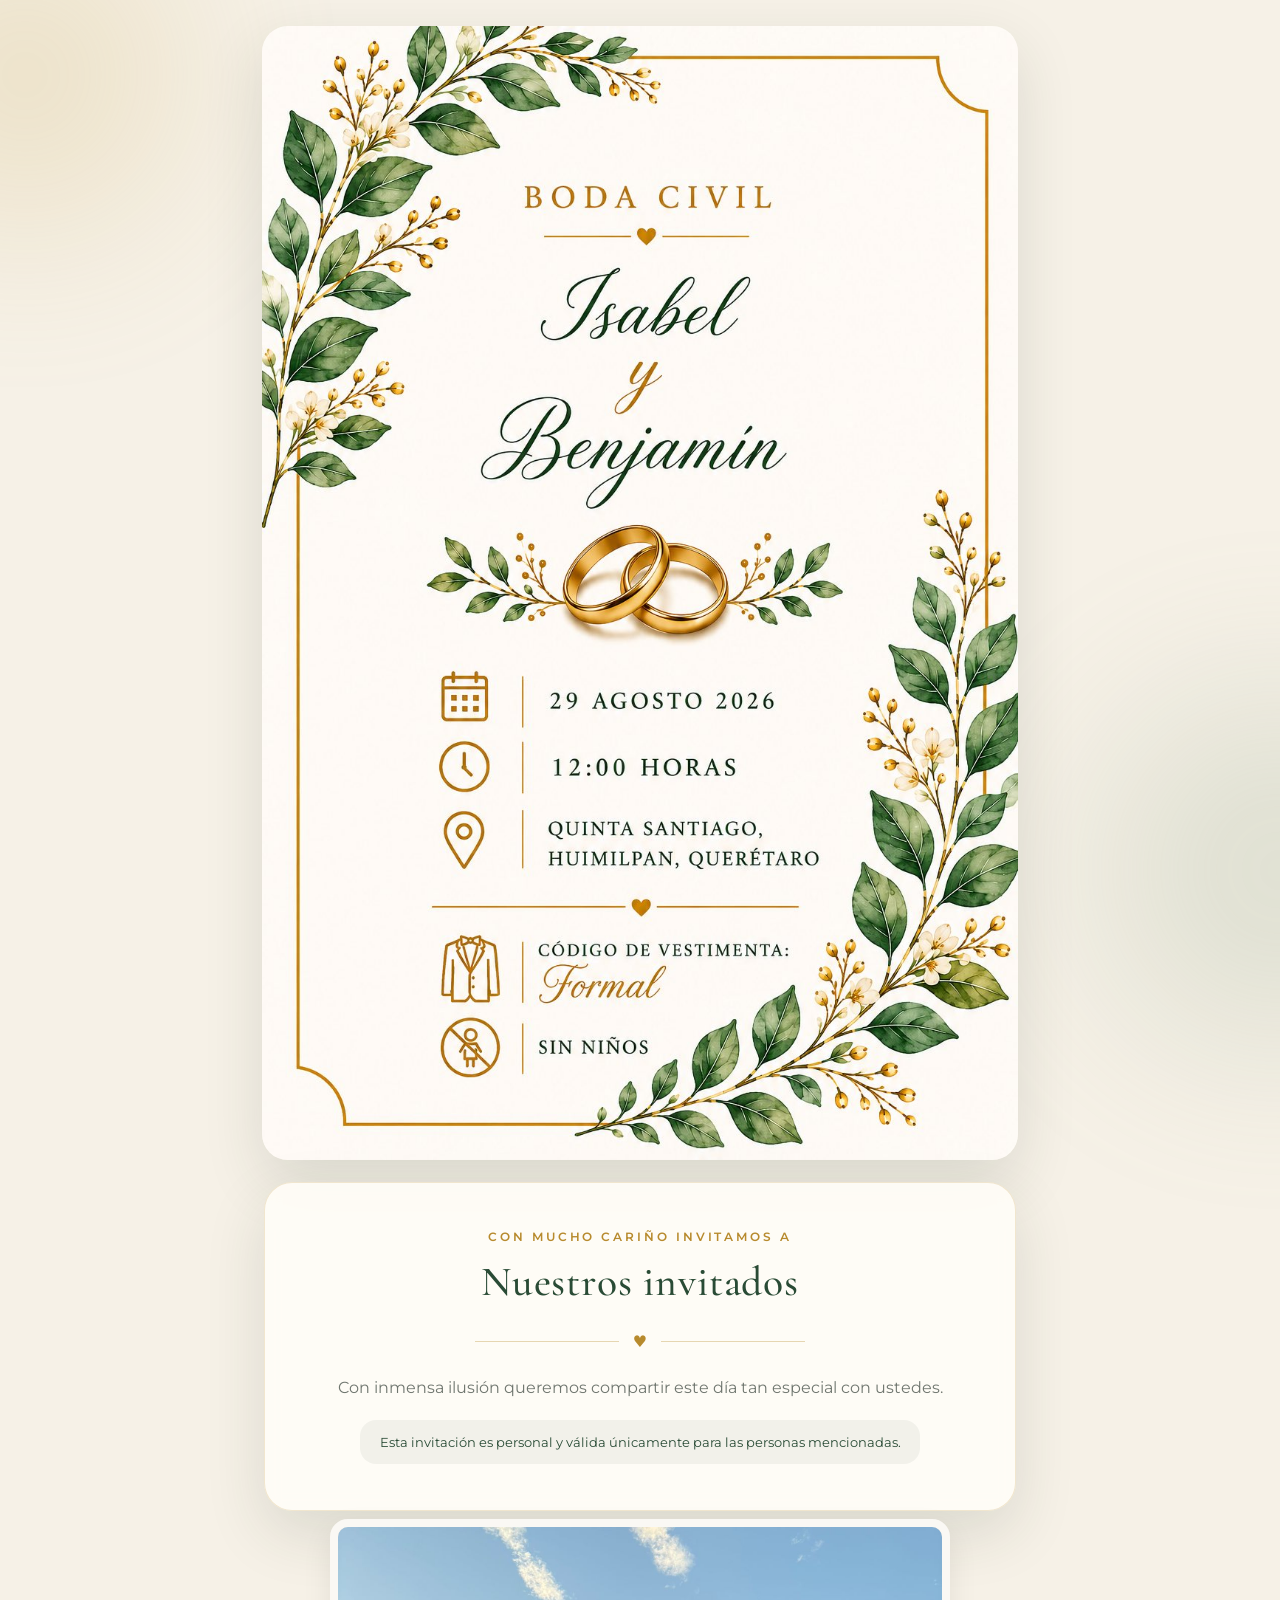
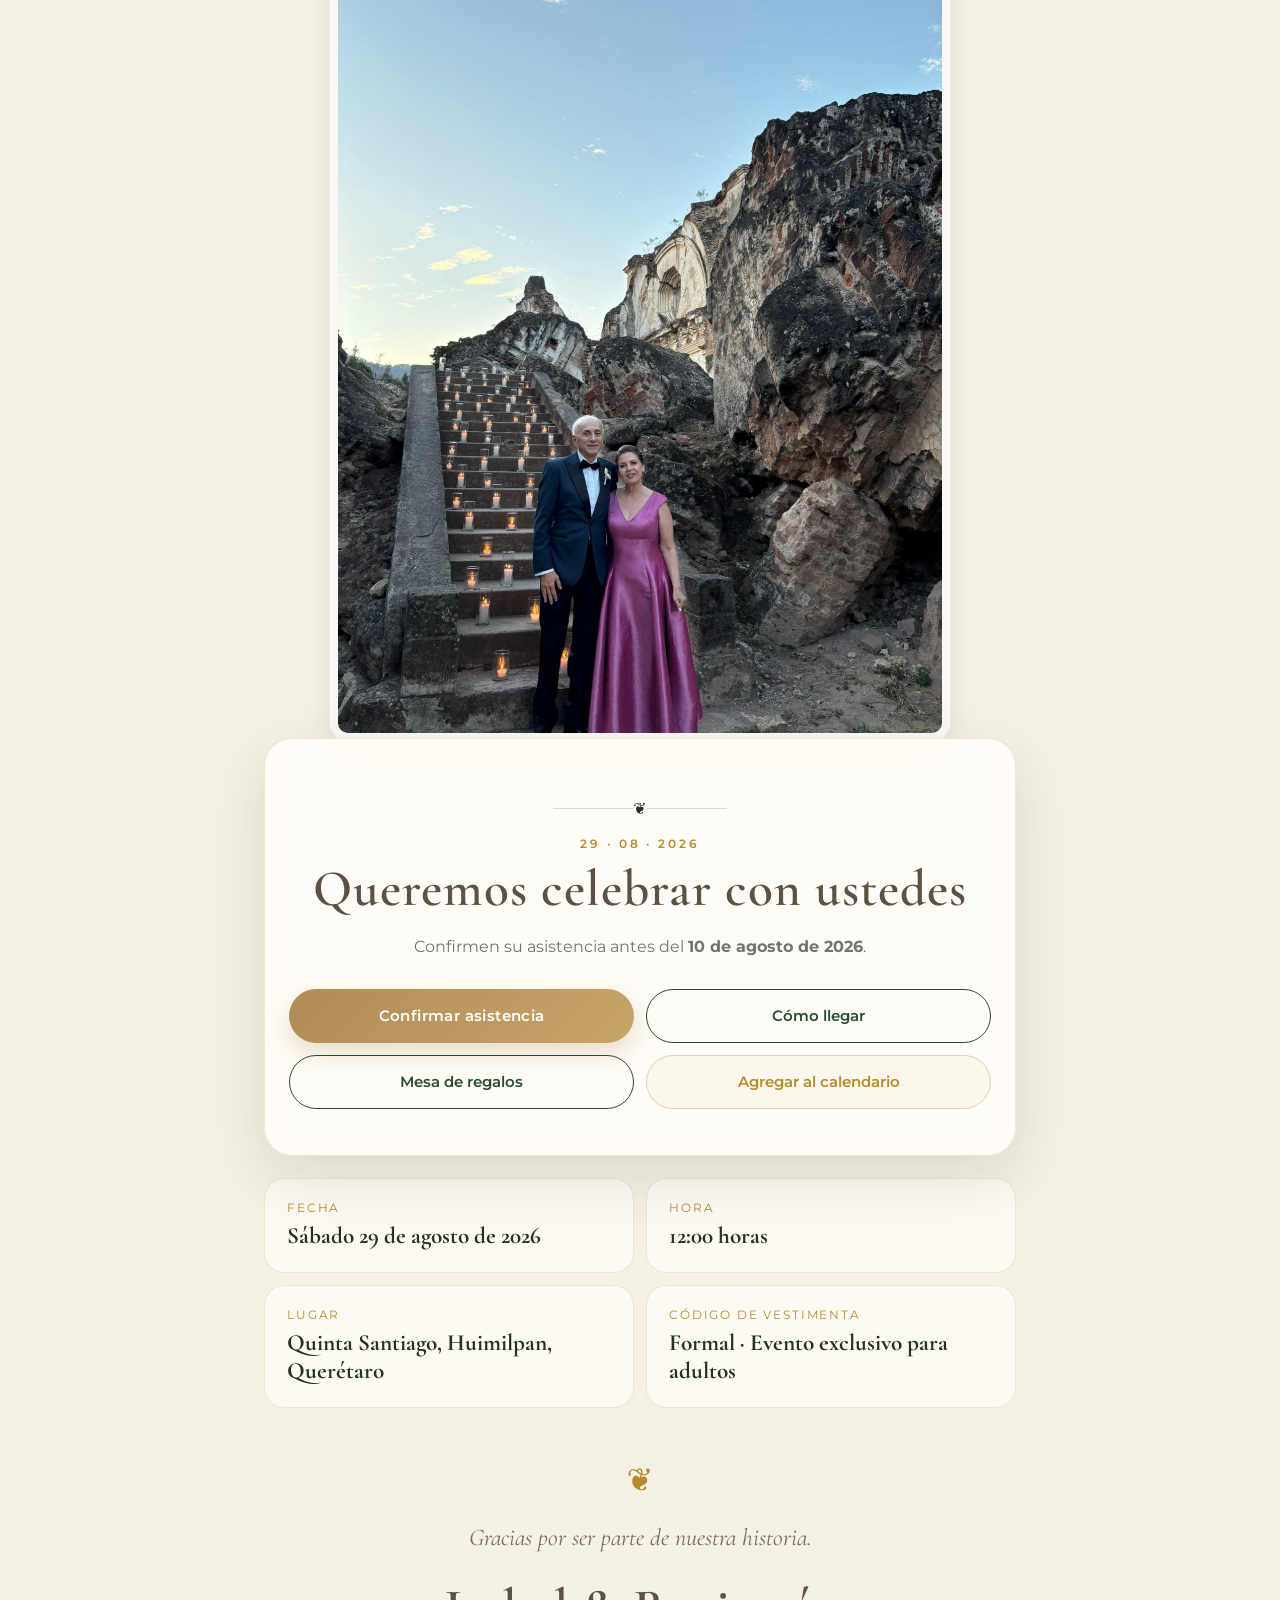
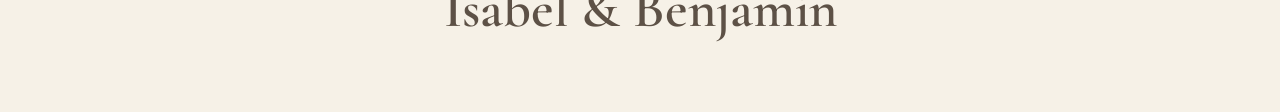
==== index.html @ d36c70ae "Add files via upload" ====
<!doctype html>
<html lang="es">
<head>
  <meta charset="utf-8">
  <meta name="viewport" content="width=device-width,initial-scale=1,viewport-fit=cover">
  <meta name="theme-color" content="#f6f1e7">
  <meta name="description" content="Invitación de boda civil de Isabel y Benjamín">
  <meta property="og:title" content="Isabel & Benjamín · Boda civil">
  <meta property="og:description" content="29 de agosto de 2026 · 13:30 horas">
  <title>Isabel & Benjamín · Boda civil</title>
  <link rel="preconnect" href="https://fonts.googleapis.com">
  <link rel="preconnect" href="https://fonts.gstatic.com" crossorigin>
  <link href="https://fonts.googleapis.com/css2?family=Cormorant+Garamond:wght@400;500;600&family=Montserrat:wght@400;500;600&display=swap" rel="stylesheet">
  <link rel="stylesheet" href="styles.css">
</head>
<body>
  <div class="ambient ambient-one"></div>
  <div class="ambient ambient-two"></div>

  <main class="site-shell">
    <section class="cover reveal">
      <img src="assets/invitacion.jpeg" alt="Invitación de boda civil de Isabel y Benjamín">
    </section>

    <section class="guest-card reveal" id="guest-card">

    <p class="kicker">
        CON MUCHO CARIÑO INVITAMOS A
    </p>

    <h1 id="guestNames">
        Nuestros invitados
    </h1>

    <div class="divider">
        <span>♥️</span>
    </div>

    <p class="warm-copy">
        Con inmensa ilusión queremos compartir este día tan especial con ustedes.
    </p>

    <p class="guest-policy">
        Esta invitación es personal y válida únicamente para las personas mencionadas.
    </p>

</section>

<section class="couple-photo reveal">
    <img src="assets/foto-papas.jpeg" alt="Isabel y Benjamín" class="couple-image">
</section>

    <section class="main-card reveal">
    <div class="section-divider reveal">
    <span>❦</span>
</div>
      <p class="kicker" id="eventDateShort">29 · 08 · 2026</p>
      <h2>Queremos celebrar con ustedes</h2>
      <p class="lead">Confirmen su asistencia antes del <strong id="deadline"></strong>.</p>
      <div class="actions">
        <button class="btn btn-primary" id="rsvpButton" type="button">Confirmar asistencia</button>
        <a class="btn" id="mapsButton" href="#" target="_blank" rel="noopener">Cómo llegar</a>
        <button class="btn" id="giftButton" type="button">Mesa de regalos</button>
        <button class="btn btn-soft" id="calendarButton" type="button">Agregar al calendario</button>
      </div>
    </section>

    <section class="details-grid reveal" aria-label="Detalles del evento">
      <article><span>Fecha</span><strong id="eventDateLong"></strong></article>
      <article><span>Hora</span><strong id="eventTime"></strong></article>
      <article><span>Lugar</span><strong id="venue"></strong></article>
      <article><span>Código de vestimenta</span><strong id="dressCode"></strong></article>
    </section>

    <section class="closing reveal">
      <span class="flourish">❦</span>
      <p>Gracias por ser parte de nuestra historia.</p>
      <h2>Isabel & Benjamín</h2>
    </section>
  </main>

  <dialog id="rsvpDialog">
    <div class="modal-card">
      <button class="modal-close" data-close="rsvpDialog" aria-label="Cerrar">×</button>
      <p class="kicker">RSVP</p>
      <h2>Confirmar asistencia</h2>
      <p class="modal-copy">Marca quiénes de las personas invitadas podrán acompañarnos. No es posible agregar acompañantes.</p>
      <form id="rsvpForm">
        <fieldset id="guestChecklist">
          <legend>Personas invitadas</legend>
        </fieldset>
        <label>Restricciones alimenticias <small>(opcional)</small>
          <input id="diet" type="text" placeholder="Ej. vegetariana o alergia a nueces">
        </label>
        <label>Mensaje para los novios <small>(opcional)</small>
          <textarea id="message" rows="3" placeholder="Escribe un mensaje bonito..."></textarea>
        </label>
        <p class="notice">Al continuar se abrirá WhatsApp con el mensaje listo. Solo falta presionar “Enviar”.</p>
        <button class="btn btn-primary" type="submit">Continuar en WhatsApp</button>
      </form>
    </div>
  </dialog>

  <dialog id="giftDialog">
    <div class="modal-card gift-modal">
      <button class="modal-close" data-close="giftDialog" aria-label="Cerrar">×</button>
      <p class="kicker">Mesa de regalos</p>
      <h2>Su presencia es nuestro mejor regalo</h2>
      <p class="modal-copy" id="giftIntro">Los datos bancarios se agregarán próximamente.</p>
      <img src="assets/regalo.jpeg" alt="Tarjeta de mesa de regalos">
      <div id="bankDetails" hidden>
        <dl>
          <div><dt>Banco</dt><dd id="bankName"></dd></div>
          <div><dt>CLABE</dt><dd id="clabeValue"></dd></div>
          <div><dt>A nombre de</dt><dd id="holderName"></dd></div>
        </dl>
        <button class="btn btn-soft" id="copyClabe" type="button">Copiar CLABE</button>
        <p class="notice" id="copyStatus" aria-live="polite"></p>
      </div>
    </div>
  </dialog>

  <script src="config.js"></script>
  <script src="script.js"></script>
</body>
</html>
---- styles.css ----
:root{
  --cream:#f6f1e7;--paper:#fffdf8;--green:#294b35;--green2:#3f6249;
  --gold:#b78a2d;--ink:#243126;--muted:#6f766f;--line:rgba(183,138,45,.34);
  --shadow:0 22px 60px rgba(35,55,40,.13)
}
*{box-sizing:border-box}html{scroll-behavior:smooth}body{margin:0;min-height:100vh;background:var(--cream);color:var(--ink);font-family:"Montserrat",system-ui,sans-serif;overflow-x:hidden}.ambient{position:fixed;border-radius:999px;filter:blur(90px);opacity:.24;pointer-events:none;z-index:-1}.ambient-one{width:310px;height:310px;background:#cfb266;top:-80px;left:-130px}.ambient-two{width:360px;height:360px;background:#96aa90;bottom:-150px;right:-180px}.site-shell{width:min(100%,780px);margin:auto}.cover{position:relative;padding:14px 12px 0}.cover img{display:block;width:100%;border-radius:26px;box-shadow:var(--shadow)}.scroll-cue{position:absolute;bottom:14px;left:50%;transform:translateX(-50%);width:42px;height:42px;border-radius:50%;display:grid;place-items:center;background:rgba(255,253,248,.92);color:var(--green);text-decoration:none;font-size:1.5rem;box-shadow:0 8px 24px rgba(0,0,0,.13);animation:float 2s ease-in-out infinite}.guest-card,.main-card{margin:22px 14px 0;padding:46px 24px;text-align:center;background:rgba(255,253,248,.9);border:1px solid rgba(183,138,45,.2);border-radius:28px;box-shadow:var(--shadow);backdrop-filter:blur(8px)}.kicker{margin:0 0 13px;color:var(--gold);font-size:.76rem;letter-spacing:.24em;text-transform:uppercase;font-weight:600}h1,h2{font-family:"Cormorant Garamond",serif;font-weight:500}h1{margin:0;color:var(--green);font-size:clamp(2.5rem,10vw,4.8rem);line-height:1}.main-card h2,.modal-card h2{margin:0;font-size:clamp(2.3rem,8vw,4rem);line-height:1}.warm-copy,.lead,.modal-copy{color:var(--muted);line-height:1.75}.guest-policy{max-width:560px;margin:18px auto 0;padding:12px 16px;border-radius:16px;background:rgba(41,75,53,.06);font-size:.82rem;line-height:1.55;color:var(--green)}.divider{display:flex;align-items:center;gap:14px;max-width:330px;margin:23px auto;color:var(--gold)}.divider:before,.divider:after{content:"";height:1px;flex:1;background:var(--line)}.actions{display:grid;gap:12px;margin-top:28px}.btn{min-height:54px;width:100%;display:inline-flex;align-items:center;justify-content:center;border:1px solid var(--green);border-radius:999px;padding:14px 20px;background:transparent;color:var(--green);font:600 .93rem "Montserrat",sans-serif;text-decoration:none;cursor:pointer;transition:.22s ease}.btn:hover{transform:translateY(-2px);box-shadow:0 12px 25px rgba(41,75,53,.13)}.btn-primary{background:var(--green);color:#fff}.btn-primary:hover{background:var(--green2)}.btn-soft{border-color:var(--line);color:var(--gold);background:rgba(183,138,45,.04)}.details-grid{margin:22px 14px 0;display:grid;gap:12px}.details-grid article{padding:22px;background:rgba(255,253,248,.78);border:1px solid rgba(183,138,45,.2);border-radius:20px}.details-grid span{display:block;color:var(--gold);font-size:.72rem;letter-spacing:.16em;text-transform:uppercase;margin-bottom:7px}.details-grid strong{font-family:"Cormorant Garamond",serif;font-size:1.45rem}.closing{text-align:center;padding:52px 20px 70px}.closing .flourish{color:var(--gold);font-size:2rem}.closing p{color:var(--muted)}.closing h2{font-size:3rem;color:var(--green);margin:7px 0 0}dialog{border:0;padding:0;background:transparent;width:min(92vw,620px);max-height:92vh}dialog::backdrop{background:rgba(21,31,24,.7);backdrop-filter:blur(5px)}.modal-card{position:relative;background:var(--paper);border-radius:26px;padding:34px 24px;max-height:92vh;overflow:auto;text-align:center;box-shadow:0 35px 90px rgba(0,0,0,.3)}.modal-close{position:absolute;right:14px;top:9px;border:0;background:none;color:var(--green);font-size:2rem;cursor:pointer}.modal-card form{display:grid;gap:16px;text-align:left}.modal-card label{display:grid;gap:8px;font-weight:600;font-size:.9rem}.modal-card small{font-weight:400;color:var(--muted)}input,textarea{width:100%;border:1px solid var(--line);border-radius:14px;padding:13px 14px;background:#fff;color:var(--ink);font:inherit}textarea{resize:vertical}fieldset{border:1px solid var(--line);border-radius:18px;padding:14px;display:grid;gap:9px}legend{padding:0 7px;font-weight:600}.check-row{display:flex!important;align-items:center;gap:10px!important;padding:11px 12px;border-radius:12px;background:rgba(41,75,53,.05);font-weight:500!important}.check-row input{width:auto;accent-color:var(--green)}.none-row{background:rgba(183,138,45,.08)}.notice{font-size:.78rem;line-height:1.55;color:var(--muted);text-align:center}.gift-modal img{width:100%;display:block;border-radius:18px;margin:18px 0}.gift-modal dl{display:grid;gap:8px;text-align:left}.gift-modal dl div{display:grid;grid-template-columns:100px 1fr;padding:12px 0;border-bottom:1px solid rgba(183,138,45,.16)}dt{color:var(--gold);font-size:.78rem;text-transform:uppercase;letter-spacing:.09em}dd{margin:0;font-weight:600;word-break:break-word}.reveal{opacity:0;transform:translateY(22px);transition:opacity .7s ease,transform .7s ease}.reveal.visible{opacity:1;transform:none}@keyframes float{50%{transform:translateX(-50%) translateY(6px)}}@media(min-width:700px){.actions{grid-template-columns:1fr 1fr}.details-grid{grid-template-columns:1fr 1fr}.cover{padding-top:26px}}@media(prefers-reduced-motion:reduce){*{scroll-behavior:auto}.reveal{opacity:1;transform:none;transition:none}.scroll-cue{animation:none}.btn{transition:none}}
.photo-section{
    text-align:center;
    margin:35px 0;
}

.photo-section img{
    width:100%;
    max-width:520px;
    border-radius:20px;
    box-shadow:0 15px 35px rgba(0,0,0,.15);
    border:8px solid #fff;
}
.couple-photo{
    display: flex;
    justify-content: center;
    margin: 8px 0 16px;
}

.couple-image{
    width: calc(100% - 48px);
    max-width: 620px;
    height: auto;
    border-radius: 18px;
    display: block;
    box-shadow: 0 12px 30px rgba(0,0,0,.08);
border: 8px solid #faf8f4;
}
#guestNames{
    font-size: clamp(1.8rem, 4vw, 2.6rem);
    line-height: 1.25;
    letter-spacing: .02em;
    font-weight: 500;
}
.couple-photo{
    opacity: 0;
    transform: translateY(40px) scale(.96);
    transition:
        opacity .9s ease,
        transform 1.2s cubic-bezier(.22,1,.36,1);
    margin-bottom: -25px;
}

.couple-photo.visible{
    opacity: 1;
    transform: translateY(0) scale(1);
}
.section-divider{
    display: flex;
    align-items: center;
    justify-content: center;
    margin: 14px 0 18px;
}

.section-divider::before,
.section-divider::after{
    content: "";
    height: 1px;
    width: 80px;
    background: rgba(120, 120, 120, .25);
}
.btn-primary{
    background: linear-gradient(135deg,#b08d57,#c8a46a);
    color:#fff;
    border:none;
    border-radius:999px;
    padding:16px 34px;
    font-weight:600;
    letter-spacing:.4px;
    box-shadow:0 10px 24px rgba(176,141,87,.28);
    transition:all .25s ease;
}

.btn-primary:hover{
    transform:translateY(-2px);
    box-shadow:0 14px 28px rgba(176,141,87,.35);
}

.btn-primary:active{
    transform:translateY(1px) scale(.98);
    box-shadow:0 6px 14px rgba(176,141,87,.25);
}
.main-card h2,
.closing h2,
.closing p{
    font-family: "Cormorant Garamond", serif;
}

.main-card h2{
    font-size: clamp(2.3rem, 5vw, 3rem);
    font-weight: 600;
    letter-spacing: .02em;
    color: #5d5146;
    margin-bottom: 18px;
}

.closing p{
    font-size: 1.5rem;
    font-style: italic;
    color: #7a6a5d;
}

.closing h2{
    font-size: clamp(2.5rem, 6vw, 3.4rem);
    font-weight: 600;
    color: #5d5146;
}
.main-card h2{
    font-family: "Cormorant Garamond", serif !important;
    font-size: clamp(2.4rem, 5vw, 3.2rem) !important;
    font-weight: 600 !important;
    letter-spacing: .02em;
    color: #5d5146;
}
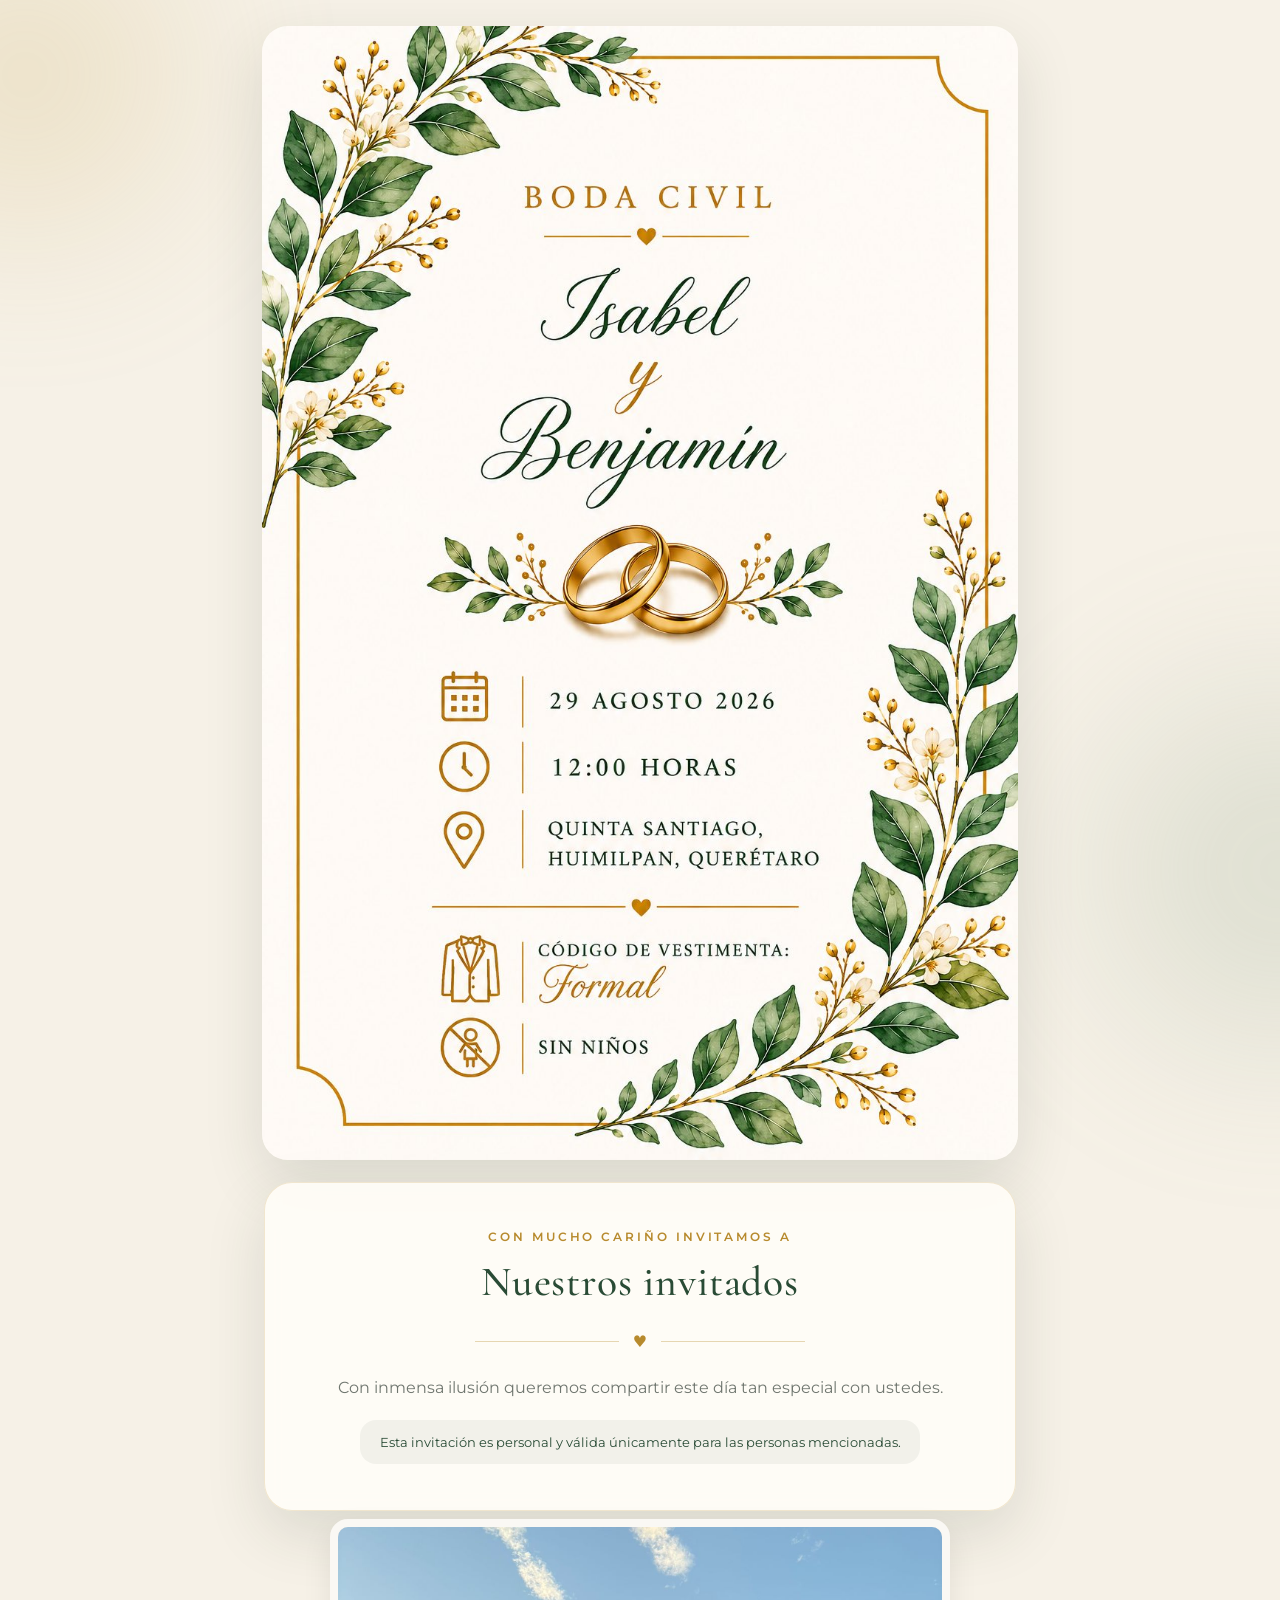
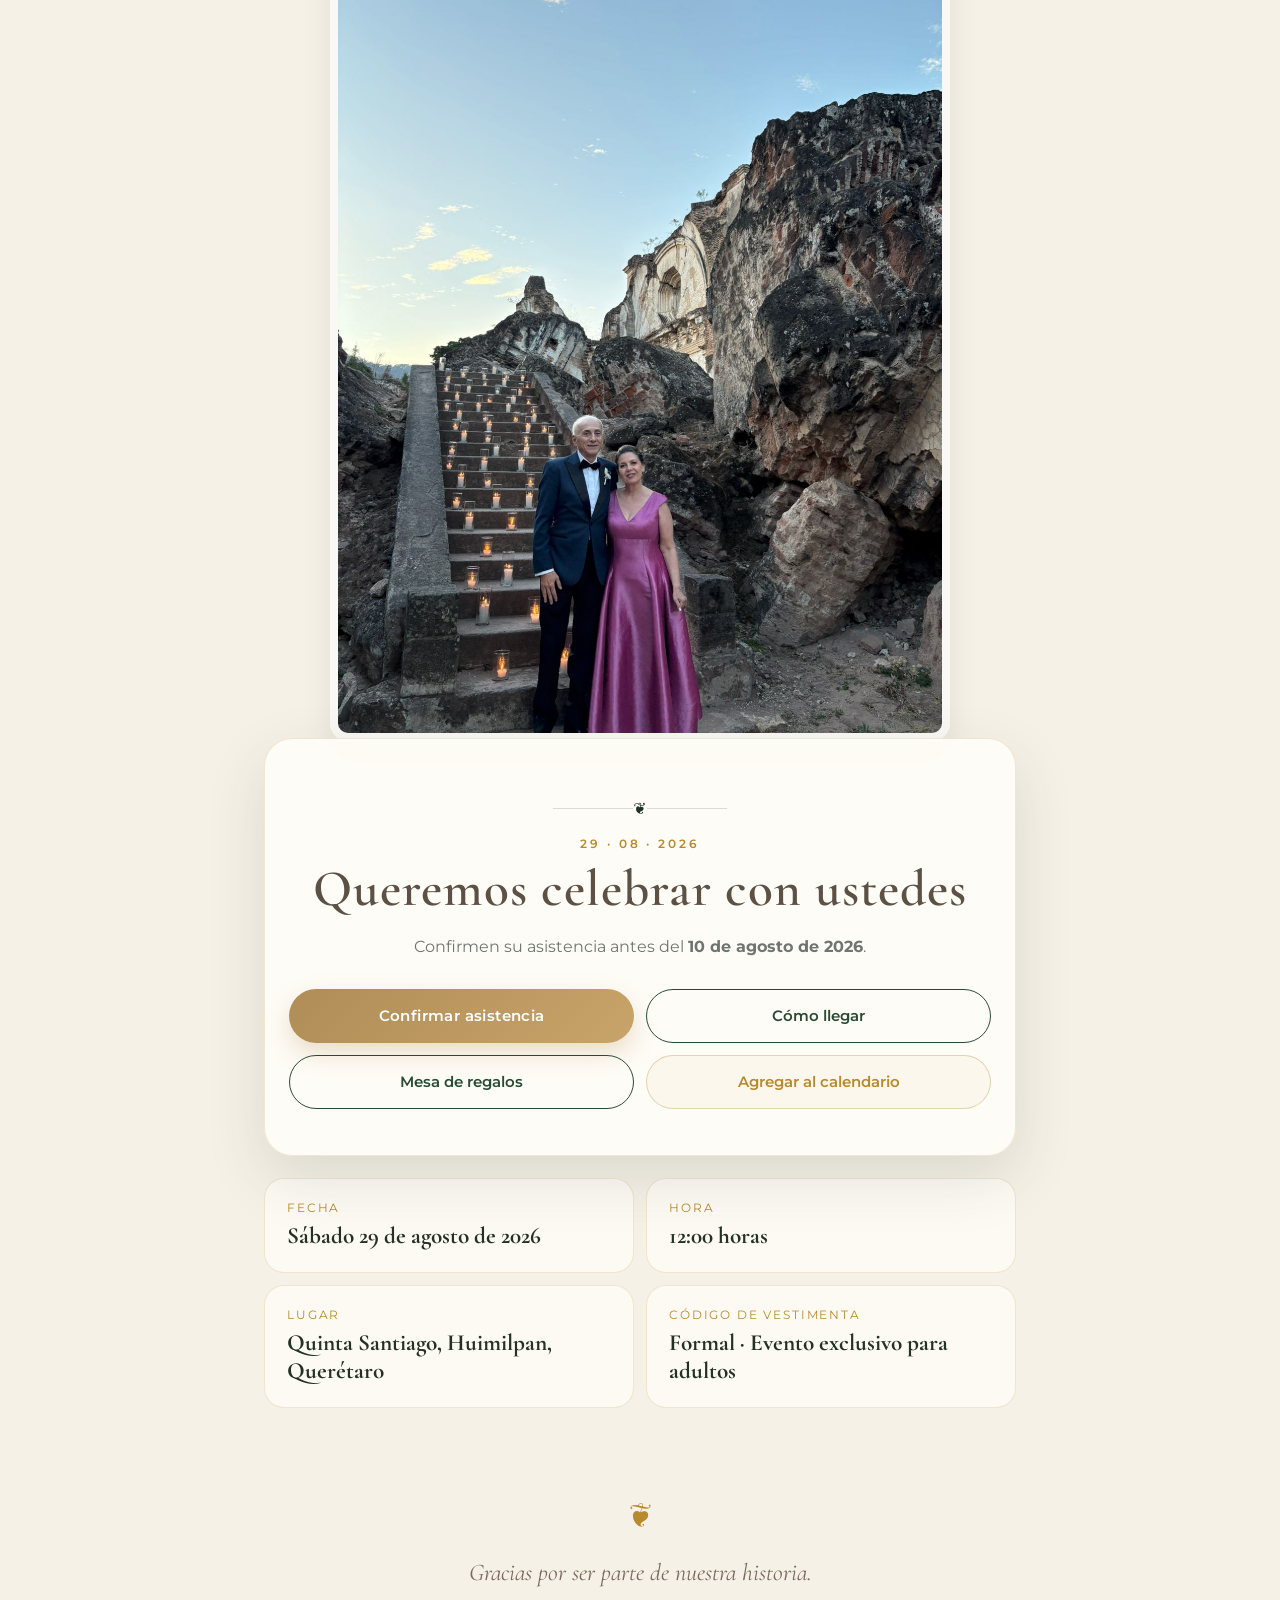
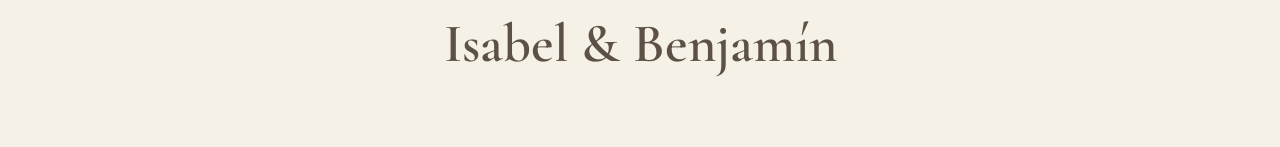
==== commit 1263658a: "Add files via upload Synchronize project with stable original version" ====
--- a/index.html
+++ b/index.html
@@ -119,7 +119,35 @@
       </div>
     </div>
   </dialog>
+<dialog id="thanksDialog">
+    <div class="modal-card">
 
+        <h2>🤍 ¡Muchas gracias!</h2>
+
+        <p class="modal-copy">
+            Hemos recibido correctamente su confirmación de asistencia.
+        </p>
+
+        <p>
+            Con mucho cariño compartimos con ustedes nuestra invitación de boda civil y nos llena de alegría saber que nos acompañarán en este día tan especial.
+        </p>
+
+        <p>
+            <strong>¡Los esperamos con muchísima ilusión!</strong>
+        </p>
+
+        <p style="margin-top:25px;">
+            Con cariño,<br>
+            <strong>Isabel & Benjamín</strong>
+        </p>
+
+        <button class="btn btn-primary"
+        id="openWhatsapp">
+    Abrir WhatsApp
+</button>
+
+    </div>
+</dialog>
   <script src="config.js"></script>
   <script src="script.js"></script>
 </body>
--- a/styles.css
+++ b/styles.css
@@ -117,3 +117,61 @@
     letter-spacing: .02em;
     color: #5d5146;
 }
+/* ---------- Tarjeta de agradecimiento ---------- */
+
+.thank-you-card{
+    text-align:center;
+    padding:50px 30px;
+    animation:fadeIn .8s ease;
+}
+
+.thank-heart{
+    font-size:42px;
+    margin-bottom:20px;
+}
+
+.thank-you-card h2{
+    font-family:"Cormorant Garamond",serif;
+    color:#31563d;
+    font-size:44px;
+    margin-bottom:20px;
+}
+
+.thank-subtitle{
+    font-size:22px;
+    color:#b68b2e;
+    margin-bottom:28px;
+    font-weight:600;
+}
+
+.thank-you-card p{
+    max-width:620px;
+    margin:18px auto;
+    line-height:1.8;
+    font-size:20px;
+}
+
+.closing{
+    font-family:"Cormorant Garamond",serif;
+    font-size:30px;
+    color:#31563d;
+    margin-top:35px;
+}
+
+.signature{
+    margin-top:35px;
+    font-size:22px;
+    color:#31563d;
+}
+
+@keyframes fadeIn{
+    from{
+        opacity:0;
+        transform:translateY(20px);
+    }
+
+    to{
+        opacity:1;
+        transform:translateY(0);
+    }
+}
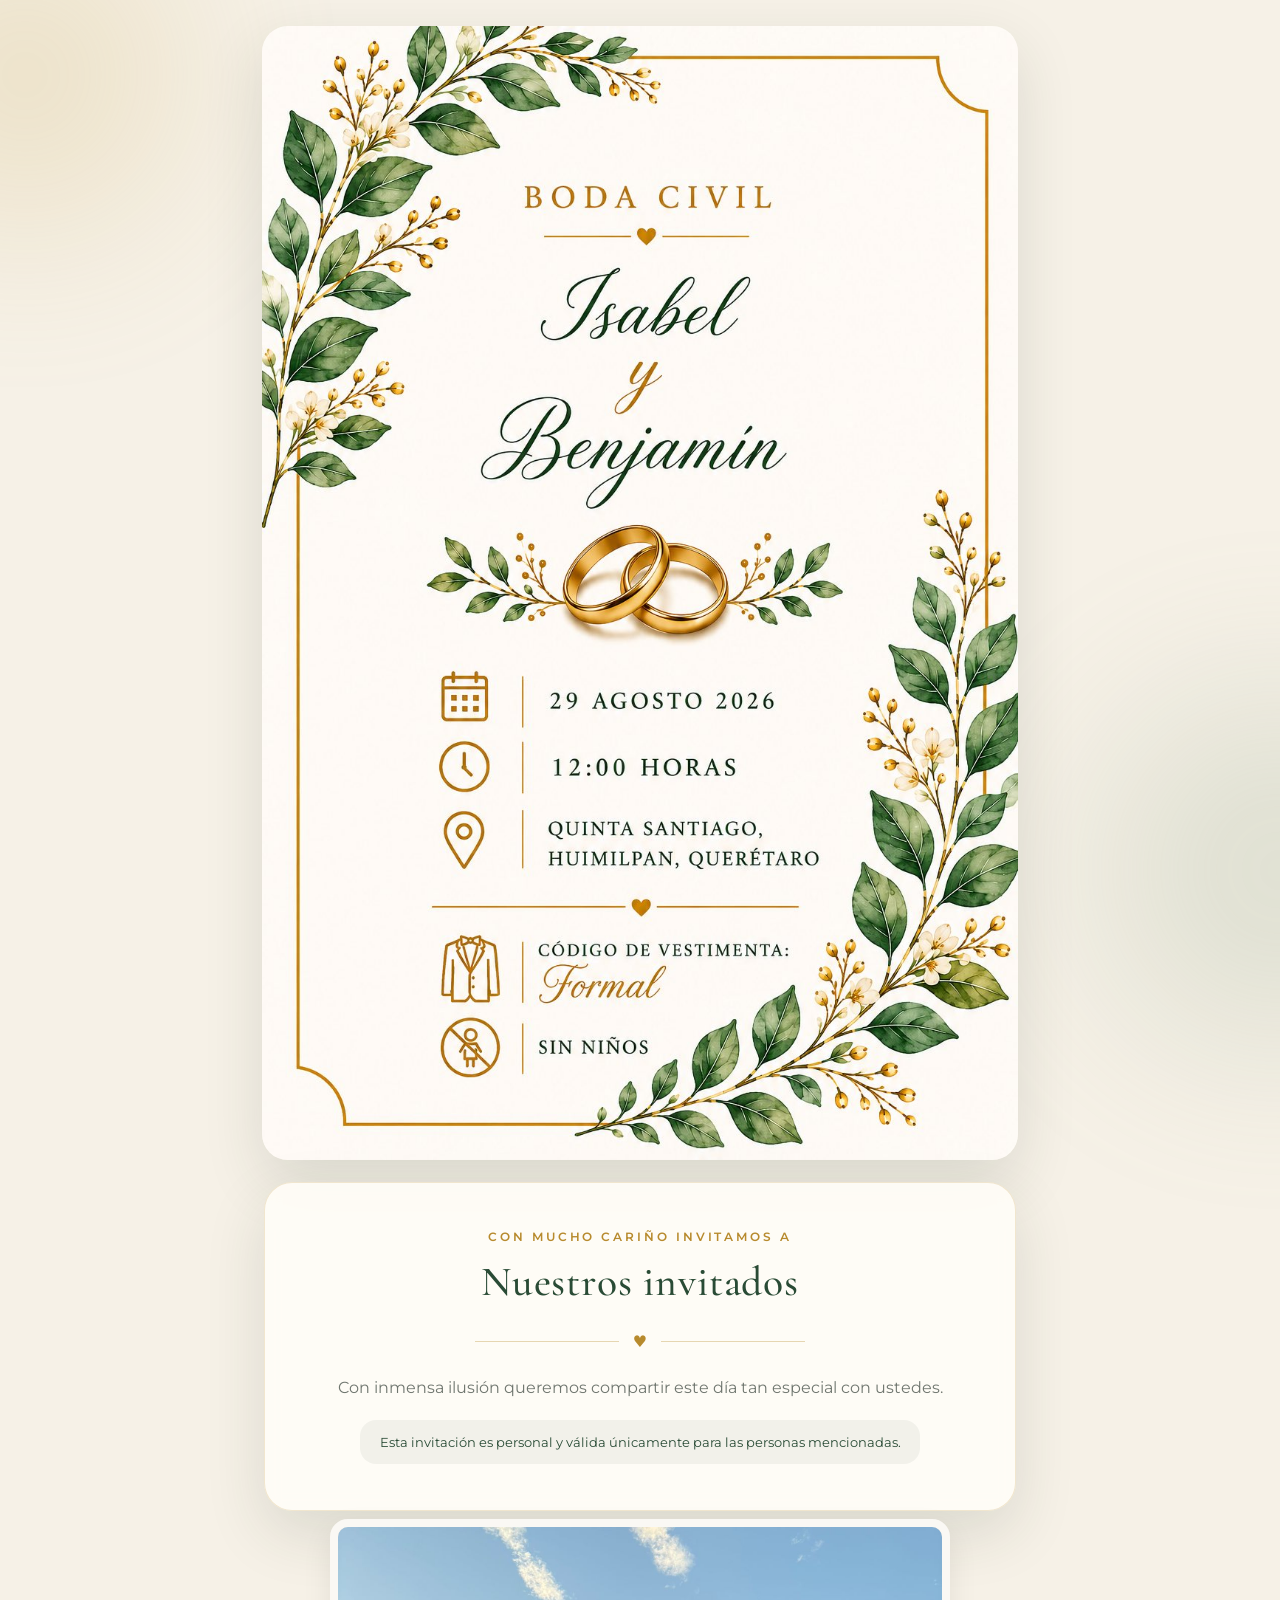
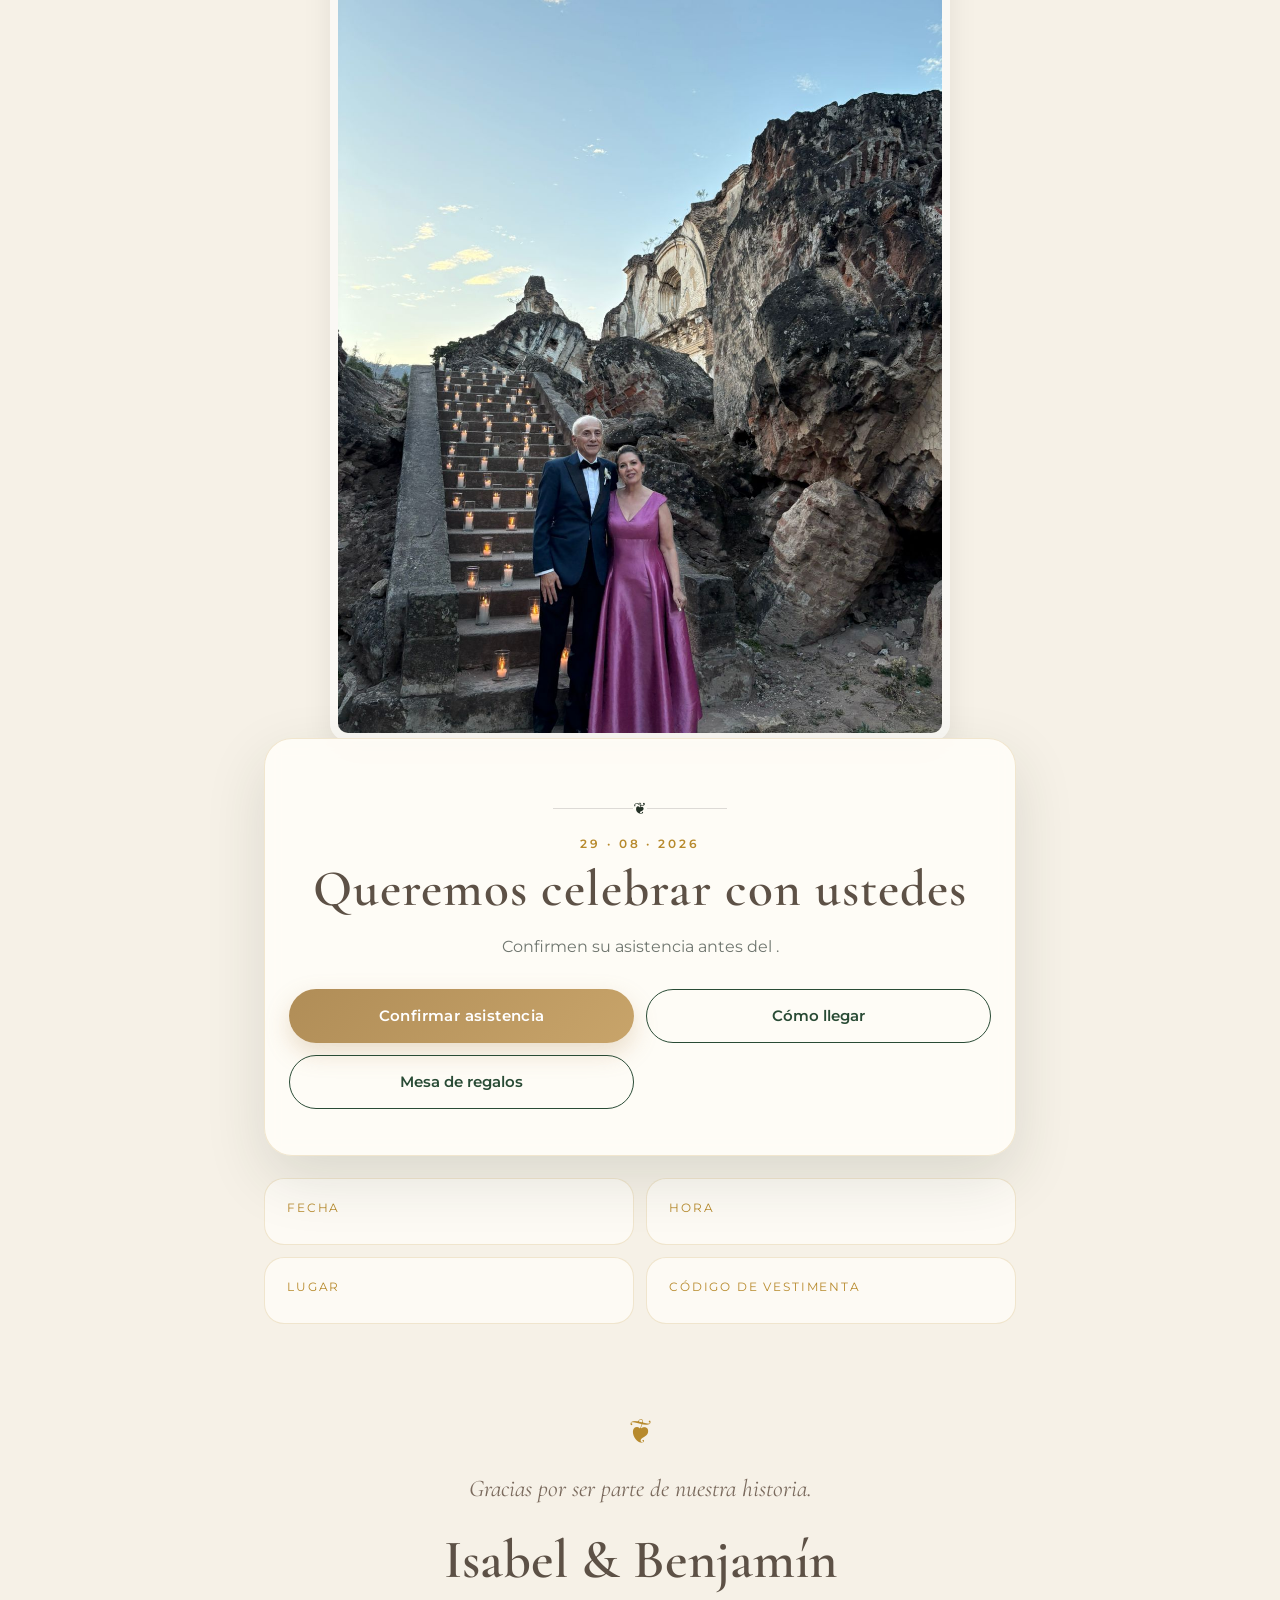
==== commit cd95e7c5: "Add files via upload" ====
--- a/index.html
+++ b/index.html
@@ -61,7 +61,6 @@
         <button class="btn btn-primary" id="rsvpButton" type="button">Confirmar asistencia</button>
         <a class="btn" id="mapsButton" href="#" target="_blank" rel="noopener">Cómo llegar</a>
         <button class="btn" id="giftButton" type="button">Mesa de regalos</button>
-        <button class="btn btn-soft" id="calendarButton" type="button">Agregar al calendario</button>
       </div>
     </section>
 
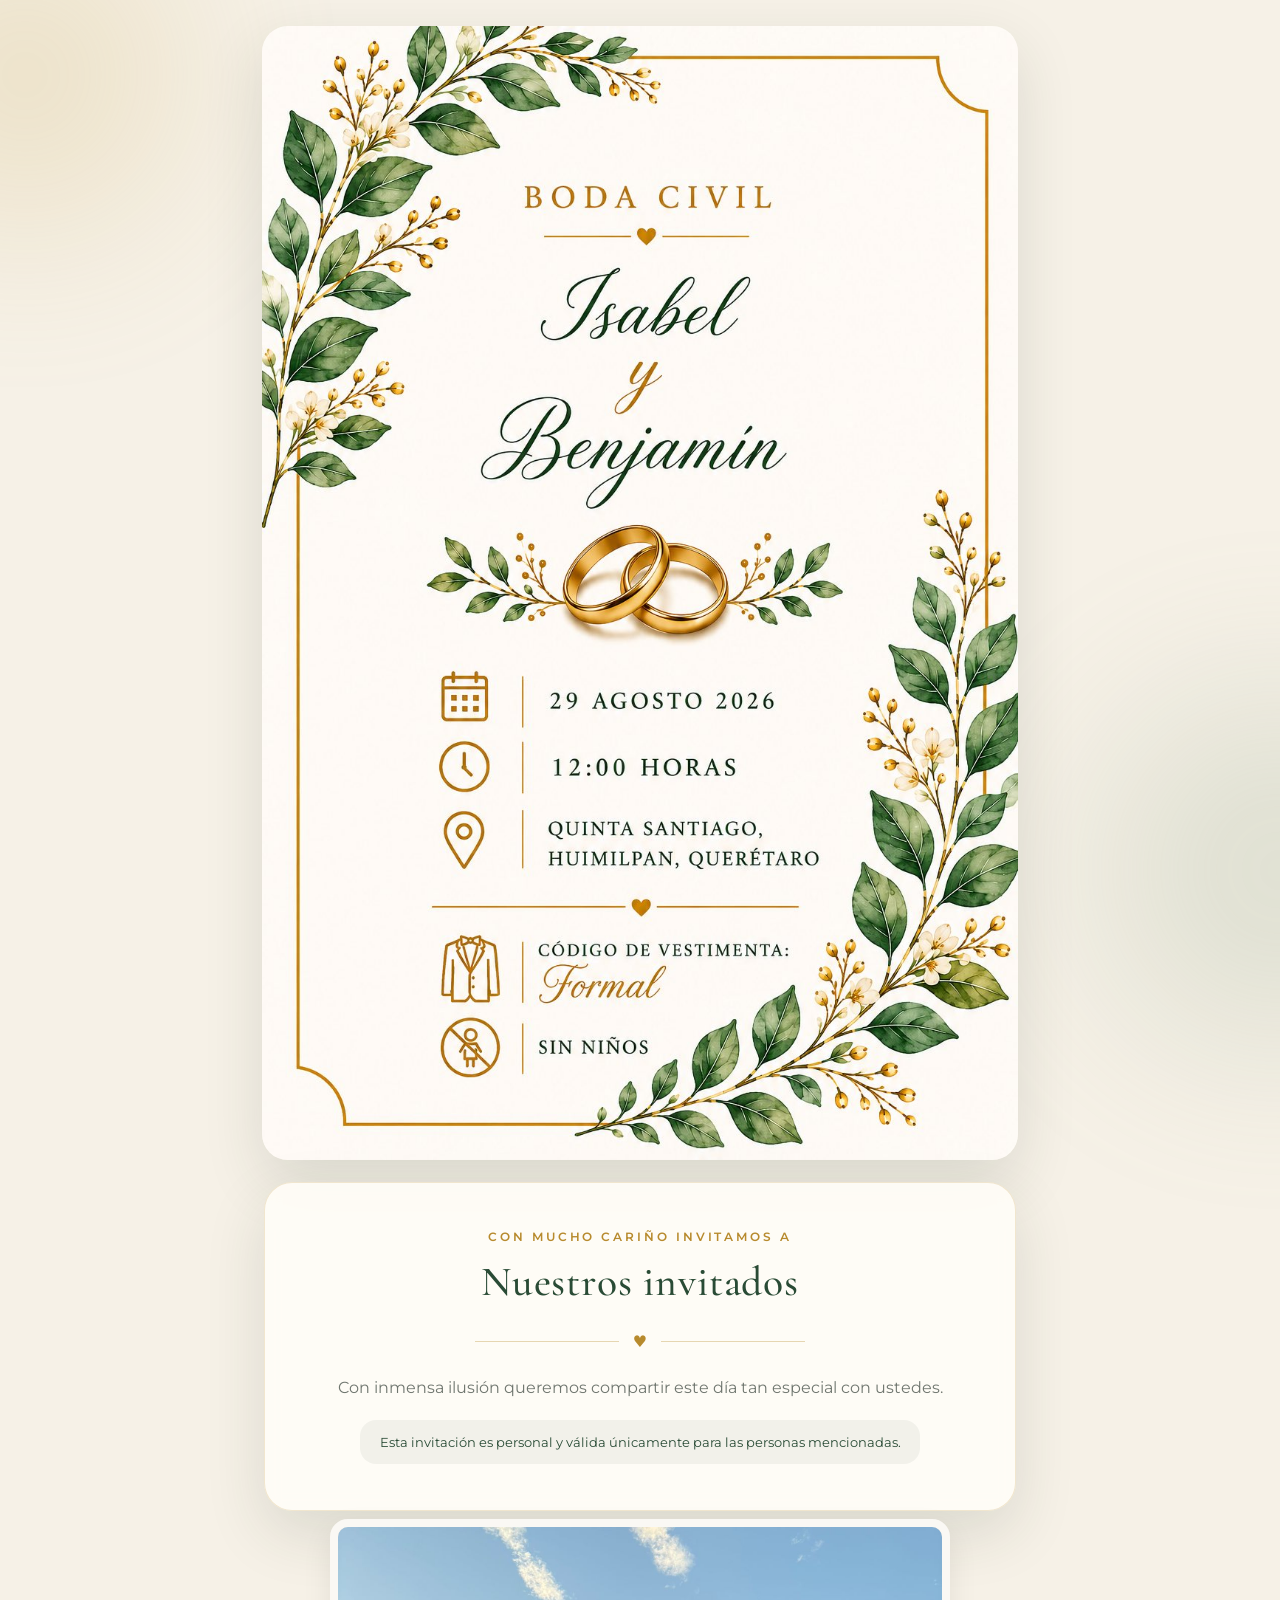
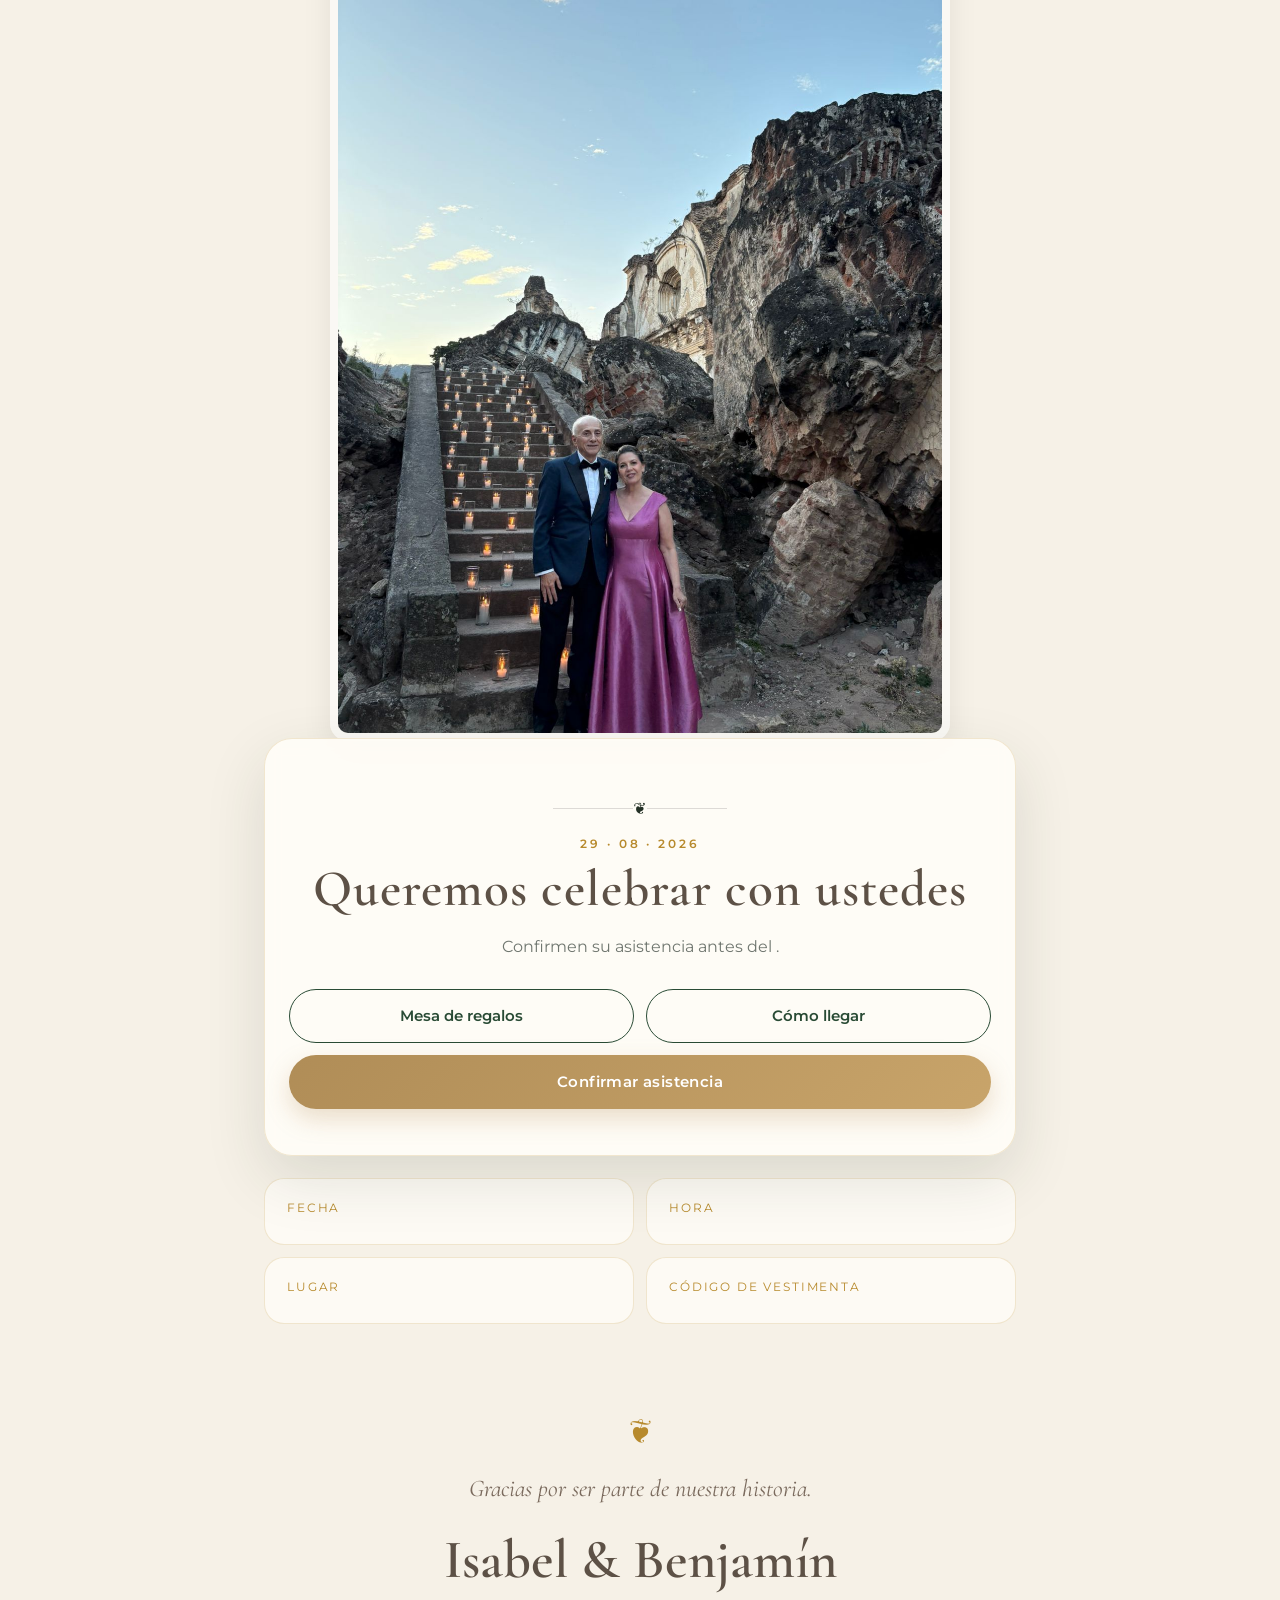
==== commit bf16180f: "Add files via upload" ====
--- a/index.html
+++ b/index.html
@@ -57,11 +57,21 @@
       <p class="kicker" id="eventDateShort">29 · 08 · 2026</p>
       <h2>Queremos celebrar con ustedes</h2>
       <p class="lead">Confirmen su asistencia antes del <strong id="deadline"></strong>.</p>
-      <div class="actions">
-        <button class="btn btn-primary" id="rsvpButton" type="button">Confirmar asistencia</button>
-        <a class="btn" id="mapsButton" href="#" target="_blank" rel="noopener">Cómo llegar</a>
-        <button class="btn" id="giftButton" type="button">Mesa de regalos</button>
-      </div>
+     <div class="actions">
+    <button class="btn" id="giftButton" type="button">Mesa de regalos</button>
+
+    <a class="btn" id="mapsButton" href="#" target="_blank" rel="noopener">
+        Cómo llegar
+    </a>
+
+    <button
+        class="btn btn-primary"
+        id="rsvpButton"
+        type="button"
+        style="grid-column:1/-1;">
+        Confirmar asistencia
+    </button>
+</div>
     </section>
 
     <section class="details-grid reveal" aria-label="Detalles del evento">
